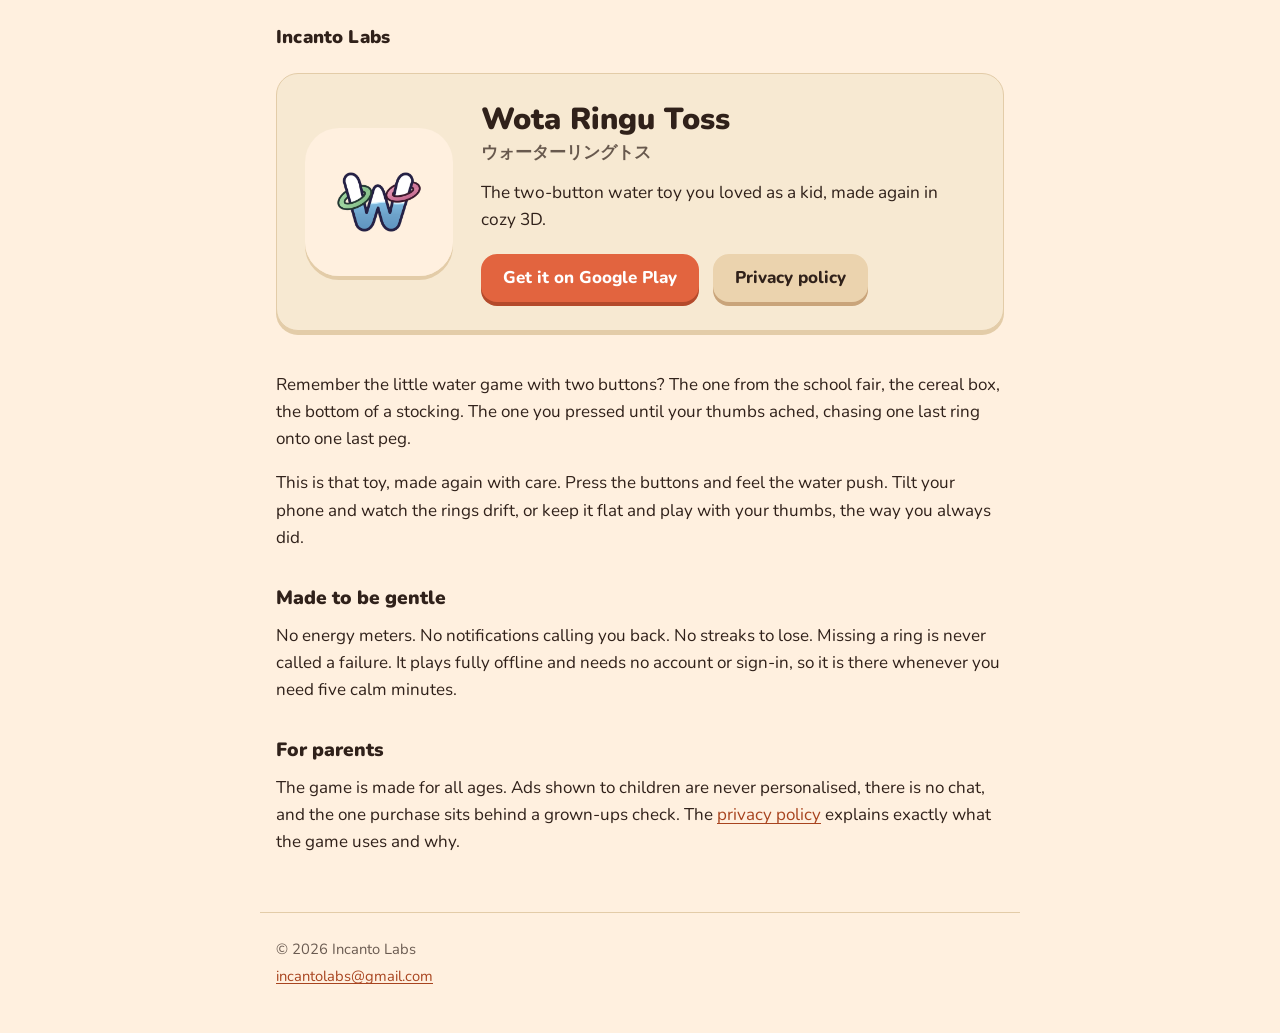
==== index.html @ 6baf37d9 "wrt webpage" ====
<!doctype html>
<html lang="en">
<head>
  <meta charset="utf-8">
  <meta name="viewport" content="width=device-width, initial-scale=1">
  <title>Incanto Labs</title>
  <meta name="description" content="Incanto Labs makes Wota Ringu Toss, the two-button water toy you loved as a kid, made again in cozy 3D.">
  <meta name="theme-color" content="#fff0df">
  <link rel="icon" type="image/png" href="assets/wota-ringu-toss-icon.png">
  <link rel="apple-touch-icon" href="assets/wota-ringu-toss-icon.png">
  <link rel="stylesheet" href="assets/site.css">
  <meta property="og:type" content="website">
  <meta property="og:site_name" content="Incanto Labs">
  <meta property="og:title" content="Wota Ringu Toss : ウォーターリングトス">
  <meta property="og:description" content="The two-button water toy you loved as a kid, made again in cozy 3D.">
  <meta property="og:image" content="https://incanto-labs.github.io/assets/wota-ringu-toss-icon.png">
  <meta property="og:url" content="https://incanto-labs.github.io/">
</head>
<body>
  <header class="site-head wrap">
    <h1 class="brand">Incanto Labs</h1>
  </header>

  <main class="wrap">
    <section class="game card" aria-labelledby="wrt-title">
      <img class="game-icon" src="assets/wota-ringu-toss-icon.png" width="512" height="512" alt="">
      <div>
        <h2 id="wrt-title">Wota Ringu Toss</h2>
        <p class="game-jp" lang="ja">ウォーターリングトス</p>
        <p class="lede">The two-button water toy you loved as a kid, made again in cozy 3D.</p>
        <div class="actions">
          <a class="btn btn-primary" href="https://play.google.com/store/apps/details?id=com.incantolabs.wotaringutoss">Get it on Google Play</a>
          <a class="btn" href="wota-ringu-toss/privacy/">Privacy policy</a>
        </div>
      </div>
    </section>

    <section class="about" aria-label="About Wota Ringu Toss">
      <p>Remember the little water game with two buttons? The one from the school fair, the cereal box, the bottom of a stocking. The one you pressed until your thumbs ached, chasing one last ring onto one last peg.</p>
      <p>This is that toy, made again with care. Press the buttons and feel the water push. Tilt your phone and watch the rings drift, or keep it flat and play with your thumbs, the way you always did.</p>

      <h3>Made to be gentle</h3>
      <p>No energy meters. No notifications calling you back. No streaks to lose. Missing a ring is never called a failure. It plays fully offline and needs no account or sign-in, so it is there whenever you need five calm minutes.</p>

      <h3>For parents</h3>
      <p>The game is made for all ages. Ads shown to children are never personalised, there is no chat, and the one purchase sits behind a grown-ups check. The <a href="wota-ringu-toss/privacy/">privacy policy</a> explains exactly what the game uses and why.</p>
    </section>
  </main>

  <footer class="site-foot wrap">
    <p>&copy; 2026 Incanto Labs</p>
    <p><a href="mailto:incantolabs@gmail.com">incantolabs@gmail.com</a></p>
  </footer>
</body>
</html>
---- assets/site.css ----
/* Incanto Labs — the game's "Biscuit" palette (watery-rings docs/ui-style.md). */

@font-face {
  font-family: "Nunito";
  src: url("fonts/Nunito-Latin.woff2") format("woff2");
  font-weight: 200 1000;
  font-display: swap;
}

:root {
  color-scheme: light;
  --paper: #fff0df;
  --card: #f7e9d2;
  --card-light: #fbf1e0;
  --card-edge: #e3cca8;
  --inset: #eedab9;
  --ink: #30211a;
  --ink-soft: rgba(48, 33, 26, 0.72);
  --toast: #ebd3ae;
  --toast-edge: #c9a47a;
  --coral: #e2643f;
  --coral-edge: #b44a2b;
  --link: #a8441f;
  --radius: 22px;
}

*,
*::before,
*::after {
  box-sizing: border-box;
}

html {
  -webkit-text-size-adjust: 100%;
}

body {
  margin: 0;
  background: var(--paper);
  color: var(--ink);
  font-family: "Nunito", system-ui, -apple-system, "Segoe UI", Roboto,
    "Hiragino Maru Gothic ProN", "Yu Gothic", Meiryo, sans-serif;
  font-size: 17px;
  line-height: 1.6;
}

img {
  max-width: 100%;
  height: auto;
}

a {
  color: var(--link);
  text-underline-offset: 0.15em;
  overflow-wrap: anywhere;
}

a:hover {
  color: var(--coral-edge);
}

:focus-visible {
  outline: 3px solid var(--coral);
  outline-offset: 3px;
  border-radius: 6px;
}

.wrap {
  width: 100%;
  max-width: 760px;
  margin: 0 auto;
  padding: 0 16px;
}

/* --- Header and footer ---------------------------------------------------- */

.site-head {
  display: flex;
  align-items: center;
  justify-content: space-between;
  gap: 12px;
  padding-top: 22px;
  padding-bottom: 22px;
}

.brand {
  margin: 0;
  font-size: 1.15rem;
  font-weight: 900;
  letter-spacing: 0.01em;
  color: var(--ink);
  text-decoration: none;
}

a.brand:hover {
  color: var(--ink);
}

.site-foot {
  margin-top: 56px;
  padding-top: 22px;
  padding-bottom: 40px;
  border-top: 1px solid var(--card-edge);
  color: var(--ink-soft);
  font-size: 0.92rem;
}

.site-foot p {
  margin: 0.25em 0;
}

/* --- Cards and buttons --------------------------------------------------- */

.card {
  background: var(--card);
  border: 1px solid var(--card-edge);
  border-radius: var(--radius);
  box-shadow: 0 4px 0 var(--card-edge);
}

.btn {
  display: inline-flex;
  align-items: center;
  justify-content: center;
  min-height: 48px;
  padding: 10px 22px;
  border-radius: 16px;
  background: var(--toast);
  box-shadow: 0 4px 0 var(--toast-edge);
  color: var(--ink);
  font-weight: 800;
  text-decoration: none;
  transition: transform 60ms ease, box-shadow 60ms ease;
}

.btn:hover {
  color: var(--ink);
}

.btn:active {
  transform: translateY(4px);
  box-shadow: 0 0 0 var(--toast-edge);
}

.btn-primary {
  background: var(--coral);
  box-shadow: 0 4px 0 var(--coral-edge);
  color: #fff;
}

.btn-primary:hover {
  color: #fff;
}

.btn-primary:active {
  box-shadow: 0 0 0 var(--coral-edge);
}

/* --- Home page ----------------------------------------------------------- */

.game {
  display: grid;
  grid-template-columns: 148px 1fr;
  gap: 28px;
  align-items: center;
  padding: 28px;
}

.game-icon {
  display: block;
  width: 148px;
  height: 148px;
  border-radius: 34px;
  box-shadow: 0 4px 0 var(--card-edge);
}

.game h2 {
  margin: 0;
  font-size: 1.9rem;
  font-weight: 900;
  line-height: 1.15;
}

.game-jp {
  margin: 2px 0 0;
  color: var(--ink-soft);
  font-weight: 700;
}

.lede {
  margin: 12px 0 20px;
  font-size: 1.08rem;
}

.actions {
  display: flex;
  flex-wrap: wrap;
  gap: 12px 14px;
}

.about {
  margin-top: 40px;
}

.about h3 {
  margin: 32px 0 8px;
  font-size: 1.2rem;
  font-weight: 900;
}

.about p {
  margin: 0 0 1em;
}

@media (max-width: 560px) {
  .game {
    grid-template-columns: 1fr;
    justify-items: center;
    gap: 18px;
    padding: 24px 20px;
    text-align: center;
  }

  .game-icon {
    width: 120px;
    height: 120px;
    border-radius: 28px;
  }

  .actions {
    justify-content: center;
  }

  .actions .btn {
    flex: 1 1 100%;
  }

  .policy h1 {
    font-size: 1.5rem;
  }

  .policy-head img {
    width: 52px;
    height: 52px;
    border-radius: 13px;
  }
}

/* --- Privacy policy ------------------------------------------------------ */

.policy-head {
  display: flex;
  align-items: center;
  gap: 16px;
  margin-bottom: 8px;
}

.policy-head img {
  flex: none;
  width: 64px;
  height: 64px;
  border-radius: 16px;
  box-shadow: 0 3px 0 var(--card-edge);
}

.policy h1 {
  margin: 0;
  font-size: 1.9rem;
  font-weight: 900;
  line-height: 1.2;
}

.effective {
  margin: 0 0 24px;
  color: var(--ink-soft);
  font-weight: 700;
}

.policy h2 {
  margin: 2.2em 0 0.5em;
  font-size: 1.3rem;
  font-weight: 900;
  line-height: 1.3;
  scroll-margin-top: 16px;
}

.policy p,
.policy ul {
  margin: 0 0 1em;
}

.policy ul {
  padding-left: 1.3em;
}

.policy li {
  margin-bottom: 0.45em;
}

.policy strong {
  font-weight: 800;
}

.summary {
  padding: 8px 24px 6px;
  margin: 24px 0 8px;
}

.summary h2 {
  margin-top: 0.9em;
}

.services {
  width: 100%;
  margin: 0 0 1em;
  border-collapse: separate;
  border-spacing: 0;
  background: var(--card-light);
  border: 1px solid var(--card-edge);
  border-radius: 16px;
  overflow: hidden;
  font-size: 0.94rem;
  line-height: 1.5;
}

.services th,
.services td {
  padding: 12px 14px;
  border-bottom: 1px solid var(--card-edge);
  text-align: left;
  vertical-align: top;
}

.services thead th {
  background: var(--inset);
  font-weight: 900;
}

.services tbody tr:last-child td {
  border-bottom: 0;
}

.services td:first-child {
  width: 26%;
}

@media (max-width: 640px) {
  .services thead {
    position: absolute;
    width: 1px;
    height: 1px;
    overflow: hidden;
    clip: rect(0 0 0 0);
    white-space: nowrap;
  }

  .services,
  .services tbody,
  .services tr,
  .services td {
    display: block;
    width: 100%;
  }

  .services tr {
    padding: 14px 16px 10px;
    border-bottom: 1px solid var(--card-edge);
  }

  .services tbody tr:last-child {
    border-bottom: 0;
  }

  .services td,
  .services td:first-child {
    width: 100%;
    padding: 0 0 8px;
    border: 0;
  }

  .services td:first-child {
    font-size: 1.02rem;
  }

  .services td + td::before {
    content: attr(data-label);
    display: block;
    color: var(--ink-soft);
    font-size: 0.78rem;
    font-weight: 900;
    letter-spacing: 0.05em;
    text-transform: uppercase;
  }
}
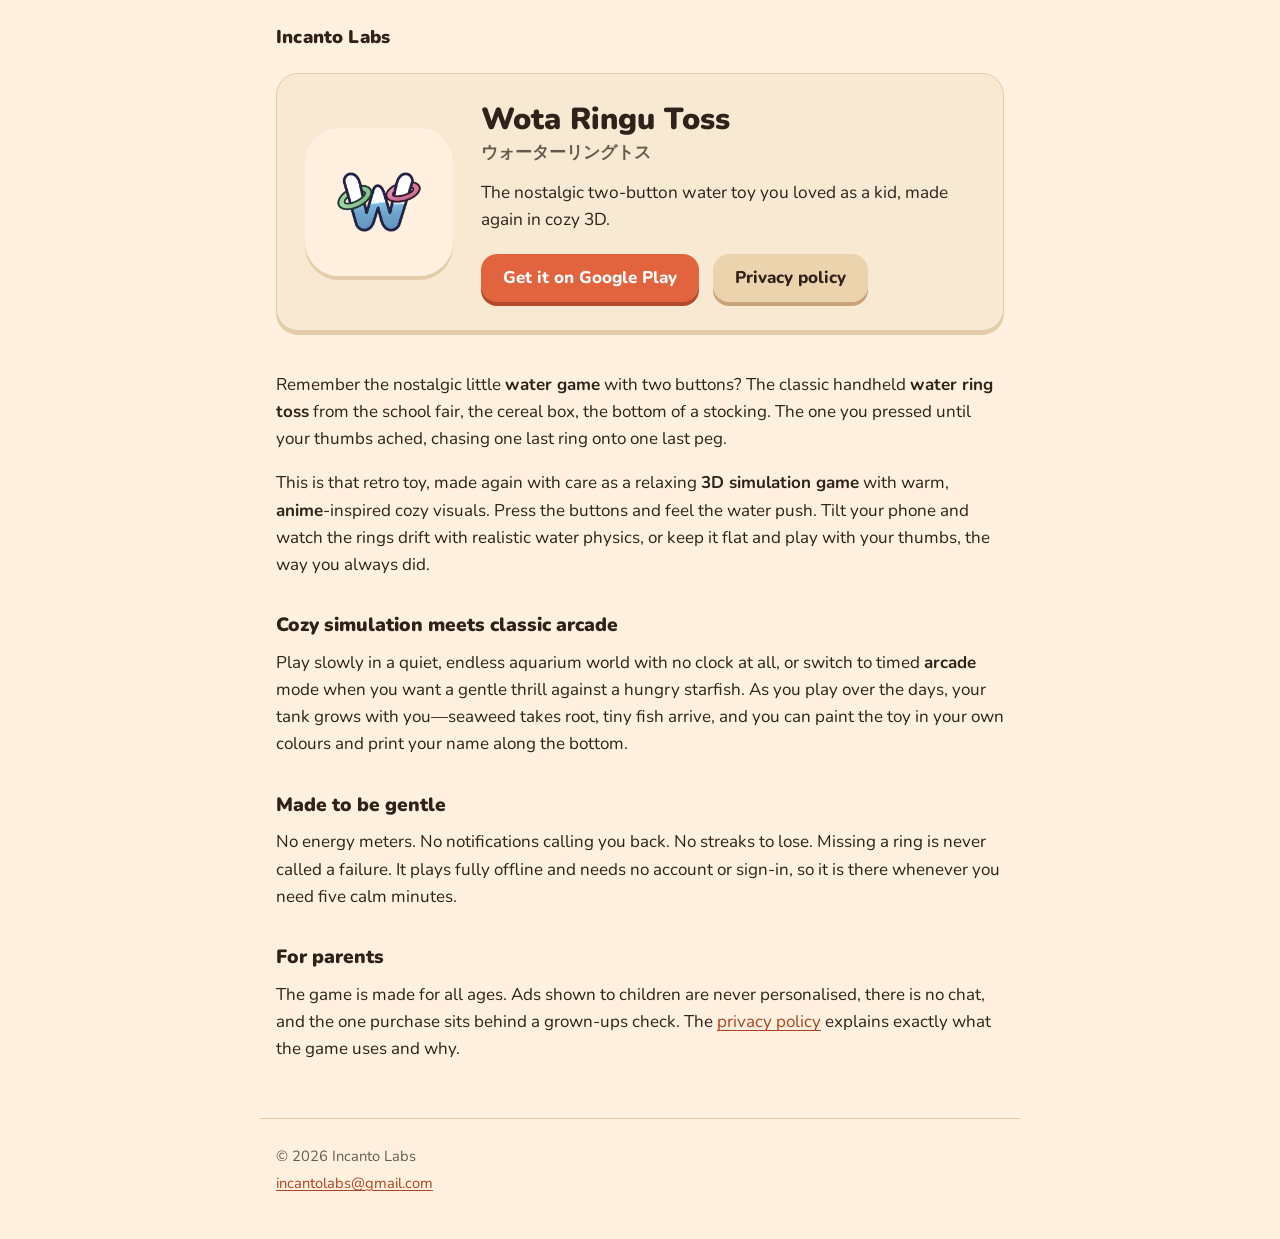
==== commit bbd28832: "Updated index.html SEO optimization" ====
--- a/index.html
+++ b/index.html
@@ -3,18 +3,71 @@
 <head>
   <meta charset="utf-8">
   <meta name="viewport" content="width=device-width, initial-scale=1">
-  <title>Incanto Labs</title>
-  <meta name="description" content="Incanto Labs makes Wota Ringu Toss, the two-button water toy you loved as a kid, made again in cozy 3D.">
+  <title>Wota Ringu Toss (ウォーターリングトス) | Nostalgic 3D Water Game &amp; Cozy Arcade Simulation | Incanto Labs</title>
+  <meta name="description" content="Play Wota Ringu Toss by Incanto Labs! The nostalgic two-button handheld water ring toss toy remade as a cozy 3D water physics simulation and anime-inspired offline arcade game for Android.">
+  <meta name="keywords" content="Wota Ringu Toss, ウォーターリングトス, water game, water ring toss, simulation game, cozy arcade game, nostalgic 90s toy, handheld water game, anime cozy game, offline relaxing game, Incanto Labs">
+  <meta name="author" content="Incanto Labs">
+  <meta name="robots" content="index, follow">
   <meta name="theme-color" content="#fff0df">
+
+  <link rel="canonical" href="https://incanto-labs.github.io/">
   <link rel="icon" type="image/png" href="assets/wota-ringu-toss-icon.png">
   <link rel="apple-touch-icon" href="assets/wota-ringu-toss-icon.png">
   <link rel="stylesheet" href="assets/site.css">
+
+  <!-- Open Graph / Facebook / Discord -->
   <meta property="og:type" content="website">
   <meta property="og:site_name" content="Incanto Labs">
-  <meta property="og:title" content="Wota Ringu Toss : ウォーターリングトス">
-  <meta property="og:description" content="The two-button water toy you loved as a kid, made again in cozy 3D.">
+  <meta property="og:title" content="Wota Ringu Toss : ウォーターリングトス | Nostalgic 3D Water Ring Toss Game">
+  <meta property="og:description" content="The nostalgic two-button water toy you loved as a kid, remade as a cozy 3D simulation and anime-style arcade game.">
   <meta property="og:image" content="https://incanto-labs.github.io/assets/wota-ringu-toss-icon.png">
+  <meta property="og:image:alt" content="Wota Ringu Toss 3D handheld water ring toss game icon">
   <meta property="og:url" content="https://incanto-labs.github.io/">
+  <meta property="og:locale" content="en_US">
+
+  <!-- Twitter / X Cards -->
+  <meta name="twitter:card" content="summary">
+  <meta name="twitter:title" content="Wota Ringu Toss : ウォーターリングトス | Cozy 3D Water Game">
+  <meta name="twitter:description" content="The nostalgic two-button water ring toss toy you loved as a kid, made again in cozy 3D.">
+  <meta name="twitter:image" content="https://incanto-labs.github.io/assets/wota-ringu-toss-icon.png">
+
+  <!-- Schema.org JSON-LD for Google Rich Results & Play Store Knowledge Graph -->
+  <script type="application/ld+json">
+  {
+    "@context": "https://schema.org",
+    "@type": ["VideoGame", "MobileApplication"],
+    "name": "Wota Ringu Toss",
+    "alternateName": ["ウォーターリングトス", "Wota Ringu Toss Water Game"],
+    "url": "https://incanto-labs.github.io/",
+    "image": "https://incanto-labs.github.io/assets/wota-ringu-toss-icon.png",
+    "description": "The nostalgic two-button handheld water ring toss toy you loved as a kid, remade in cozy 3D with realistic water physics simulation, anime-inspired visuals, and classic arcade modes.",
+    "applicationCategory": "GameApplication",
+    "applicationSubCategory": "Arcade, Simulation",
+    "genre": ["Simulation Game", "Arcade Game", "Cozy Game", "Nostalgic Toy Simulator", "Anime Aesthetic"],
+    "operatingSystem": "Android",
+    "inLanguage": ["en", "ja"],
+    "author": {
+      "@type": "Organization",
+      "name": "Incanto Labs",
+      "url": "https://incanto-labs.github.io/",
+      "email": "incantolabs@gmail.com"
+    },
+    "publisher": {
+      "@type": "Organization",
+      "name": "Incanto Labs"
+    },
+    "offers": {
+      "@type": "Offer",
+      "price": "0",
+      "priceCurrency": "USD",
+      "availability": "https://schema.org/InStock"
+    },
+    "installUrl": "https://play.google.com/store/apps/details?id=com.incantolabs.wotaringutoss",
+    "sameAs": [
+      "https://play.google.com/store/apps/details?id=com.incantolabs.wotaringutoss"
+    ]
+  }
+  </script>
 </head>
 <body>
   <header class="site-head wrap">
@@ -23,21 +76,24 @@
 
   <main class="wrap">
     <section class="game card" aria-labelledby="wrt-title">
-      <img class="game-icon" src="assets/wota-ringu-toss-icon.png" width="512" height="512" alt="">
+      <img class="game-icon" src="assets/wota-ringu-toss-icon.png" width="512" height="512" alt="Wota Ringu Toss - Nostalgic 3D Handheld Water Ring Toss Simulation and Cozy Arcade Game">
       <div>
         <h2 id="wrt-title">Wota Ringu Toss</h2>
         <p class="game-jp" lang="ja">ウォーターリングトス</p>
-        <p class="lede">The two-button water toy you loved as a kid, made again in cozy 3D.</p>
+        <p class="lede">The nostalgic two-button water toy you loved as a kid, made again in cozy 3D.</p>
         <div class="actions">
-          <a class="btn btn-primary" href="https://play.google.com/store/apps/details?id=com.incantolabs.wotaringutoss">Get it on Google Play</a>
+          <a class="btn btn-primary" href="https://play.google.com/store/apps/details?id=com.incantolabs.wotaringutoss" rel="noopener">Get it on Google Play</a>
           <a class="btn" href="wota-ringu-toss/privacy/">Privacy policy</a>
         </div>
       </div>
     </section>
 
     <section class="about" aria-label="About Wota Ringu Toss">
-      <p>Remember the little water game with two buttons? The one from the school fair, the cereal box, the bottom of a stocking. The one you pressed until your thumbs ached, chasing one last ring onto one last peg.</p>
-      <p>This is that toy, made again with care. Press the buttons and feel the water push. Tilt your phone and watch the rings drift, or keep it flat and play with your thumbs, the way you always did.</p>
+      <p>Remember the nostalgic little <strong>water game</strong> with two buttons? The classic handheld <strong>water ring toss</strong> from the school fair, the cereal box, the bottom of a stocking. The one you pressed until your thumbs ached, chasing one last ring onto one last peg.</p>
+      <p>This is that retro toy, made again with care as a relaxing <strong>3D simulation game</strong> with warm, <strong>anime</strong>-inspired cozy visuals. Press the buttons and feel the water push. Tilt your phone and watch the rings drift with realistic water physics, or keep it flat and play with your thumbs, the way you always did.</p>
+
+      <h3>Cozy simulation meets classic arcade</h3>
+      <p>Play slowly in a quiet, endless aquarium world with no clock at all, or switch to timed <strong>arcade</strong> mode when you want a gentle thrill against a hungry starfish. As you play over the days, your tank grows with you—seaweed takes root, tiny fish arrive, and you can paint the toy in your own colours and print your name along the bottom.</p>
 
       <h3>Made to be gentle</h3>
       <p>No energy meters. No notifications calling you back. No streaks to lose. Missing a ring is never called a failure. It plays fully offline and needs no account or sign-in, so it is there whenever you need five calm minutes.</p>
